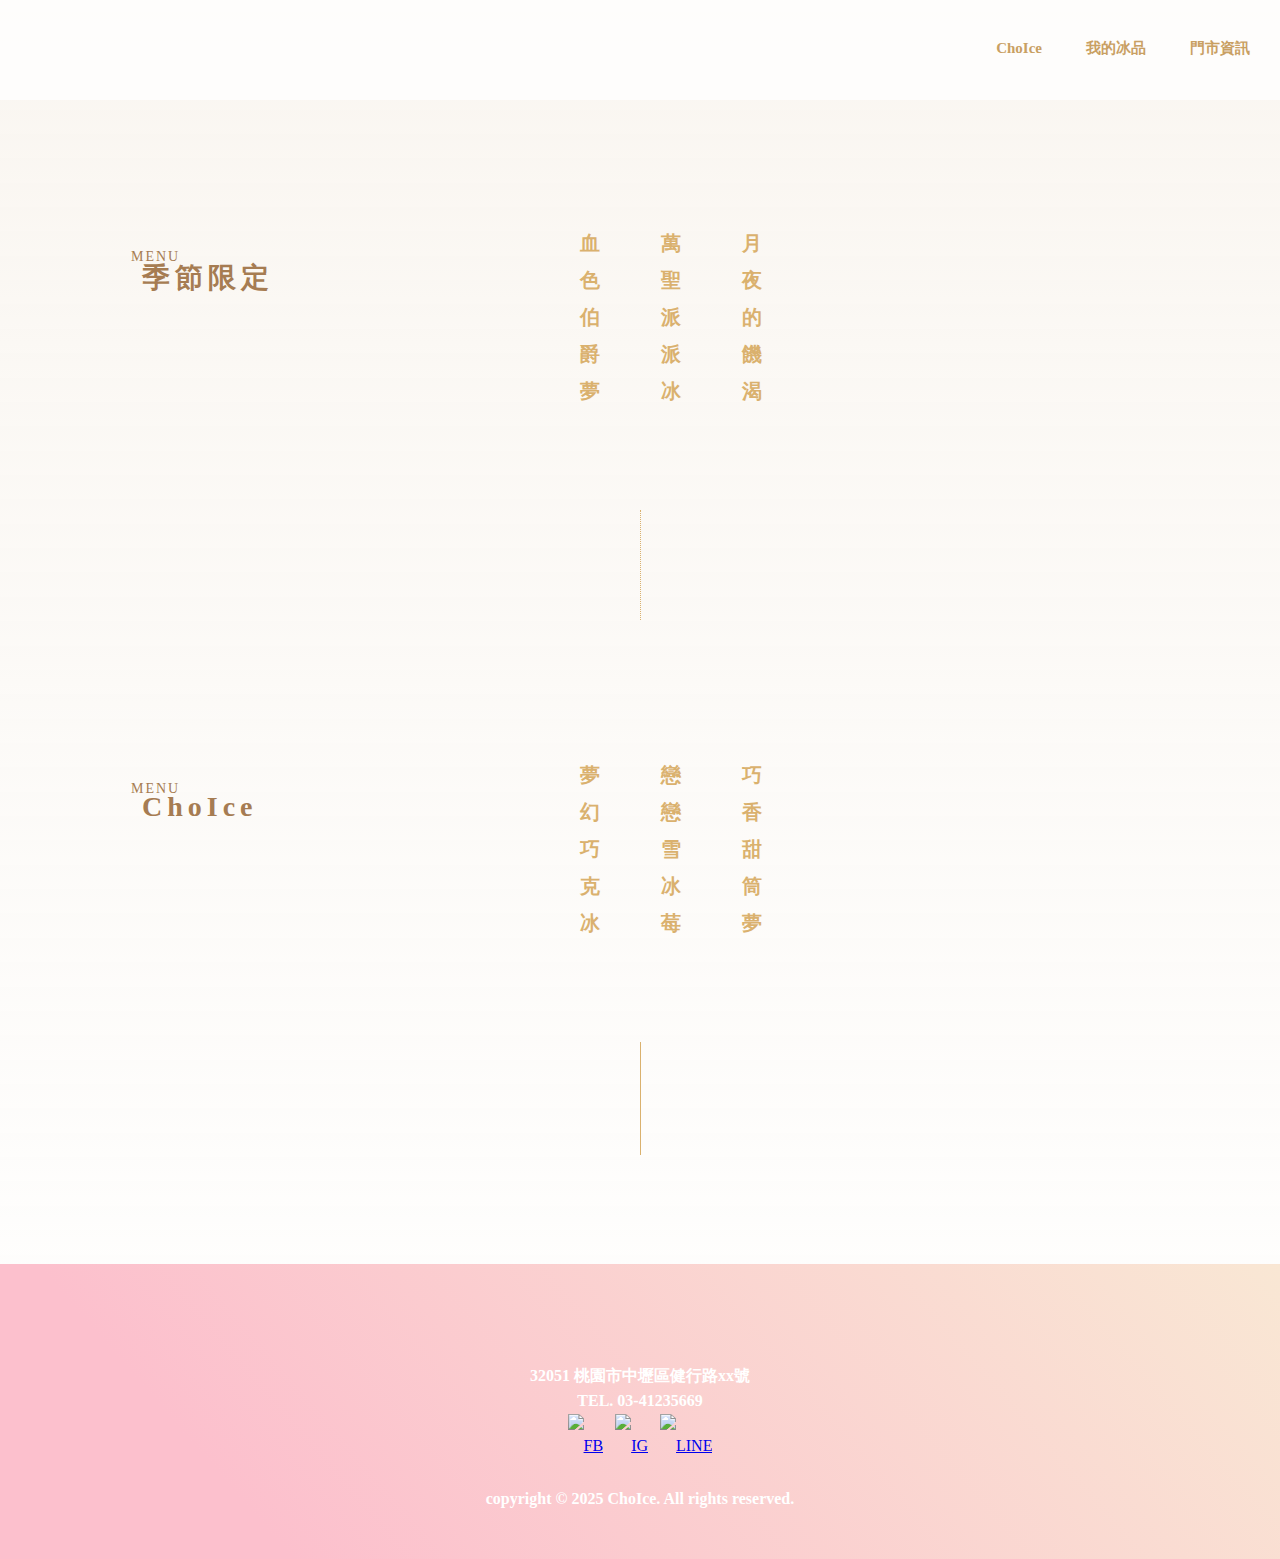
==== menu.html @ 10d2a078 "2024-11-21_1.0" ====
<!DOCTYPE html>
<html lang="en">

<head>
    <meta charset="UTF-8">
    <meta name="viewport" content="width=device-width, initial-scale=1.0">
    <meta http-equiv="X-UA-Compatible" content="ie=edge">
    <title>ChoIce冰選店</title>

    <link rel="shortcut icon" href="./images/title_logo.png" type="image/x-icon">
    <link rel="apple-touch-icon" href="./images/title_logo.png">
    <link rel="apple-touch-icon" sizes="76x76" href="./images/title_logo.png">
    <link rel="apple-touch-icon" sizes="120x120" href="./images/title_logo.png">
    <link rel="apple-touch-icon" sizes="152x152" href="./images/title_logo.png">


    <!-- 設定CSS外部連結檔案 -->
    <link rel="stylesheet" href="./css/choice_all.css">
    <!-- 添加燈箱效果CSS -->
    <link rel="stylesheet" href="./lightbox/css/lightbox.css">

    <style>
        /*標題 MENU*/

        .m-o {
            /* background-color: green;*/
            width: 90%;
            max-width: 976px;

            margin: auto;
            margin-top: 48px;
            padding-left: 10px;
            padding-right: 52px;

            /*padding: 0px;*/
        }

        .m-title {
            /*background-color: rgb(184, 184, 184);*/

            width: 100%;
            width: auto;
            margin: auto;
            height: 39px;

            margin: 11px 0;
            padding: 11px;


            position: relative;

        }

        .m-title .m-text {

            /*background-color: rgb(72, 16, 51);*/
            width: auto;


            position: absolute;
            top: 0;
            left: 0;


            color: #A67C52;
            font-size: 14px;
            line-height: 14pt;
            letter-spacing: 2px;


        }



        .m-title .title-p {
            /*background-color: rgb(184, 102, 51);*/

            position: absolute;
            /*left:0*/
            /*right:0*/
            /*bottom:0*/

            color: #A67C52;
            font-size: 28px;
            letter-spacing: 5px;
            font-weight: 600;
        }

        /*圖片 MENU*/
        .content {
            /* border: 1px solid red; */
            width: 95%;
            /*max-width: 861px;*/


            margin: auto;
            margin-left: 5%;


            /*padding: 0px;*/
            text-align: center;

        }

        .content .cp-box {
            /*background-color: bisque;*/
            display: inline-block;



            padding: 52px 50px 20px 27px;
            /*margin: 38px*/
            ;


            position: relative;


        }

        .cp-box{
            transition: all .5s;
        }

        .cp-box:hover{

            transform: scale(1.1, 1.1);
        }
        

        .content .cp-box img {


            /* 陰影位置 */
            /* box-shadow: X軸 Y軸 模糊度 顏色; */
            box-shadow: 0 4px 9px rgba(0, 0, 0, 0.493);



        }

        

        .content .cp-img1 img {
            width: 247px;

            border-radius: 21px;

        }
        

        .content .cp-img2 img {

            position: absolute;
            right: 0;
            bottom: 0;

            /*left:0*/
            /*right:0*/
            /*bottom:0*/

            border-radius: 0 18.5px 18.5px 18.5px;

            transform: scale(1.1, 1.1);

        }




        .title-text {

            /*background-color: rgb(184, 102, 51, 20%);*/
            width: auto;
            /*height: 37px;*/
            margin: auto;
            margin: 0 20px;
            /*padding: 0;*/

            position: absolute;
            right: 0;

            bottom: 0;

            color: #DAB16E;
            font-size: 20px;
            line-height: 37px;
            letter-spacing: 3px;
            font-weight: 600;


        }

        .content .cp-img2,
        .content .title-text:hover{


        }

        .v-line-2 {
            border-left: 1.5px dotted #DAB16E;
            height: 110px;
            left: 50%;
            position: absolute;


        }
    </style>
</head>

<body>

    <div class="wrap">
        <!-- 頁首區 -->
        <div class="header">
            <!-- <img src="./images/LOGO_off.png" alt=""> -->
            <!-- <img src="./images/LOGO_off.png" alt=""> -->

            <h1 class="logo">
                <a href="index.html"></a>
            </h1>

            <div class="link-bg">

            </div>

            <ul>
                <li>
                    <div class="shape-ex1">
                        <a href="index.html">ChoIce</a>

                    </div>
                    <div class="shape-ex1">
                        <a href="menu.html">我的冰品</a>

                    </div>
                    <div class="shape-ex1">
                        <a href="store.html">門市資訊</a>

                    </div>


                </li>

            </ul>


        </div>
        <!-- 內容區 menu -->
        <!-- 標題 menu -->

        <div class="m-o">
            <div class="m-title">

                <div class="title-p">
                    季節限定
                </div>
                <p class="m-text">
                    MENU
                </p>
            </div>
        </div>
        <!-- 圖片 menu -->
        <div class="content">

            <div class="cp-box">
                <div class="cp-img1">
                    <img src="./images/Pic1/lindsay2_12.png" alt="">
                </div>

                <div class="cp-img2">
                    <img src="./images/mene-cp-t.png" alt="">
                </div>

                <h3 class="title-text">血色伯爵夢</h3>

            </div>

            <div class="cp-box">
                <div class="cp-img1">
                    <img src="./images/Pic1/lindsay2_13.png" alt="">
                </div>

                <div class="cp-img2">
                    <img src="./images/mene-cp-t.png" alt="">
                </div>

                <h3 class="title-text">萬聖派派冰</h3>

            </div>

            <div class="cp-box">
                <div class="cp-img1">
                    <img src="./images/Pic1/lindsay2_18.png" alt="">
                </div>

                <div class="cp-img2">
                    <img src="./images/mene-cp-t.png" alt="">
                </div>

                <h3 class="title-text">月夜的饑渴</h3>

            </div>




        </div>

        <!-- 頁尾  垂直線 -->
        <div class="content2">
            <div class="v-line-2">
            </div>

        </div>


        <!-- 內容區2 menu -->
        <!-- 標題2 menu -->

        <div class="m-o">
            <div class="m-title">

                <div class="title-p">
                    ChoIce
                </div>
                <p class="m-text">
                    MENU
                </p>
            </div>
        </div>
        <!-- 圖片 menu -->
        <div class="content">

            <div class="cp-box">
                <div class="cp-img1">
                    <img src="./images/Pic1/lindsay2_5.png" alt="">
                </div>

                <div class="cp-img2">
                    <img src="./images/mene-cp-t.png" alt="">
                </div>

                <h3 class="title-text">夢幻巧克冰</h3>

            </div>

            <div class="cp-box">
                <div class="cp-img1">
                    <img src="./images/Pic1/lindsay2_7.png" alt="">
                </div>

                <div class="cp-img2">
                    <img src="./images/mene-cp-t.png" alt="">
                </div>

                <h3 class="title-text">戀戀雪冰莓</h3>

            </div>

            <div class="cp-box">
                <div class="cp-img1">
                    <img src="./images/Pic1/lindsay2_16.png" alt="">
                </div>

                <div class="cp-img2">
                    <img src="./images/mene-cp-t.png" alt="">
                </div>

                <h3 class="title-text">巧香甜筒夢</h3>

            </div>




        </div>

        <!-- 頁尾  垂直線 -->
        <div class="content2">
            <div class="v-line">
            </div>

        </div>

        <!-- 頁尾區 -->

        <div class="footer">
            <div class="fp">
                <img src="./images/footer_logo.png" alt="">
            </div>

            <p>32051 桃園市中壢區健行路xx號</p>
            <p>TEL. 03-41235669</p>

            <ul>
                <li><a href="#"><img src="./images/icon/facebook_icon2.png" alt="FB"></a></li>
                <li><a href="#"><img src="./images/icon/instagram_icon2.png" alt="IG"></a></li>
                <li><a href="#"><img src="./images/icon/line_icon2.png" alt="LINE"></a></li>
            </ul>

            <h4> copyright &copy; 2025 ChoIce. All rights reserved.</h4>


        </div>





    </div>







</body>

</html>
---- css/choice_all.css ----
* {
    margin: 0;
    padding: 0;
    font-family: '微軟正黑體'
}

    /* 整  體 */
    .wrap {
        width: 100vw;
        margin: auto;
        /* background-color: #000000; */
        /* background-color: rgb(248, 243, 236,75%); */
        background: linear-gradient(rgb(248, 243, 236,75%) , #FFF) center center;
        /* border: 1px solid red; */
    }

    /* 頁  首 */
    .header {
        /* background-color: #F8F3EB; */
        /* background-color: rgb(0, 0, 0); */
        /* position: relative; */
        /* width: 1200px; */
        height: 200px;
        
    }
    /* 頁  首 - LOGO */
    .header .logo{
        /* background-color: rgb(184, 102, 51); */
        position: absolute;
        top: 0;
        left: 0;    

    
    }


    .header h1 a{
        /* border: 1px solid red; */
        display: block;
        width: 180px;
        height: 180px;
        /* line-height: 180px; */

        background-image: url("../images/LOGO_off.png");
        /* 符合圖片 */
        background-size: cover;
        /* 動態 */
        transition: background-image .6s;



    }
        /* 頁  首 - LOGO觸碰 */
    .header h1 a:hover{
        background-image: url("../images/LOGO_on.png");

    }


    /* 頁  首 - 連結 */
    .link-bg{
        /* background-color: rgb(248, 243, 236,75%); */
        background-color: rgba(255, 255, 255, 0.75);
        width: 100%;
        height: 100px;
        /* position: absolute; */
        /* top: 0; */
        /* right: 0; */


    }
    .header ul {
        /* background-color: rgb(184, 102, 51); */
        margin-top: 13px;
        /* width: 100%; */
        list-style: none;
        /* margin-right: 30px; */
        position: absolute;
        /* float: right; */
        top: 0;
        right: 0;
    }
    .header ul li{
        /* display: inline; */
        height: 70px;
        margin-right: 10px;
        /* background-color: rgb(184, 102, 51); */
    }
    .header ul a {
        /* padding-bottom: 30px; */

        line-height: 30px;
        /* background-color: rgb(255, 255, 255); */
        color: #C9A063;
        text-decoration: none;
        text-align: center;
        font-size: 15px;
        font-weight: 600;

    }

    /* 文字底線效果 */
    .shape-ex1{
        /* background-color: rgb(169, 145, 253); */

        margin: 20px;
                /* line-height: 70px; */


        font-size: 15px;
        display: inline-block;
        vertical-align: middle;
        position: relative;
    }
    /* #FCC0CD */
    .shape-ex1:after{
        content: '';
        width: 0%;
        height: 1px;
        background-color: rgb(228, 181, 81);
        position: absolute;
        bottom: 0;
        left: 0;
        
        transition: all .3s linear;
    }
    .shape-ex1:hover::after{
        width: 100%;
    }
    .header ul a:hover{
        color: rgb(228, 181, 81);
        /* color: rgb(0, 0, 0); */

        transition: all .13s ease;
        font-weight: bolder ;


    }




    /* .header a{
        background-image: url("./images/LOGO_off.png");
        
    } */

    /* 頁尾  垂 直 線 */
    .content2 {
        margin-top: 100px;
        height: 222px;
    }

    .v-line {
        border-left: 1px solid #DAB16E;
        height: 113px;
        left: 50%;
        position: absolute;

    }



    

    /* 頁  尾 */
    .footer {
        /* background-color: #c4cfe4; */

        /* border: 1px solid rgb(245, 154, 154); */
        padding: 25px;
        width: 100;
        background: linear-gradient(49deg, #FCC0CD 19% , #F9E7D4 100% ) center center;
        color: #FFF;
        text-align: center;
        line-height: 2.6;


    }
    .footer .fp{
        /* display: block; */
        margin: 16px;
    }

    .footer p{
        font-weight: bold;
        font-size: 16px;
        line-height: 1.6;      
    }

    .footer ul img{
        width: 30px;
    }

    .footer ul li{
        display: inline;
        /* margin-left: 5px; */
        margin: 5px 4px;
        line-height: 4;
    }

    .footer h4{
        margin-bottom: 15px;
    }
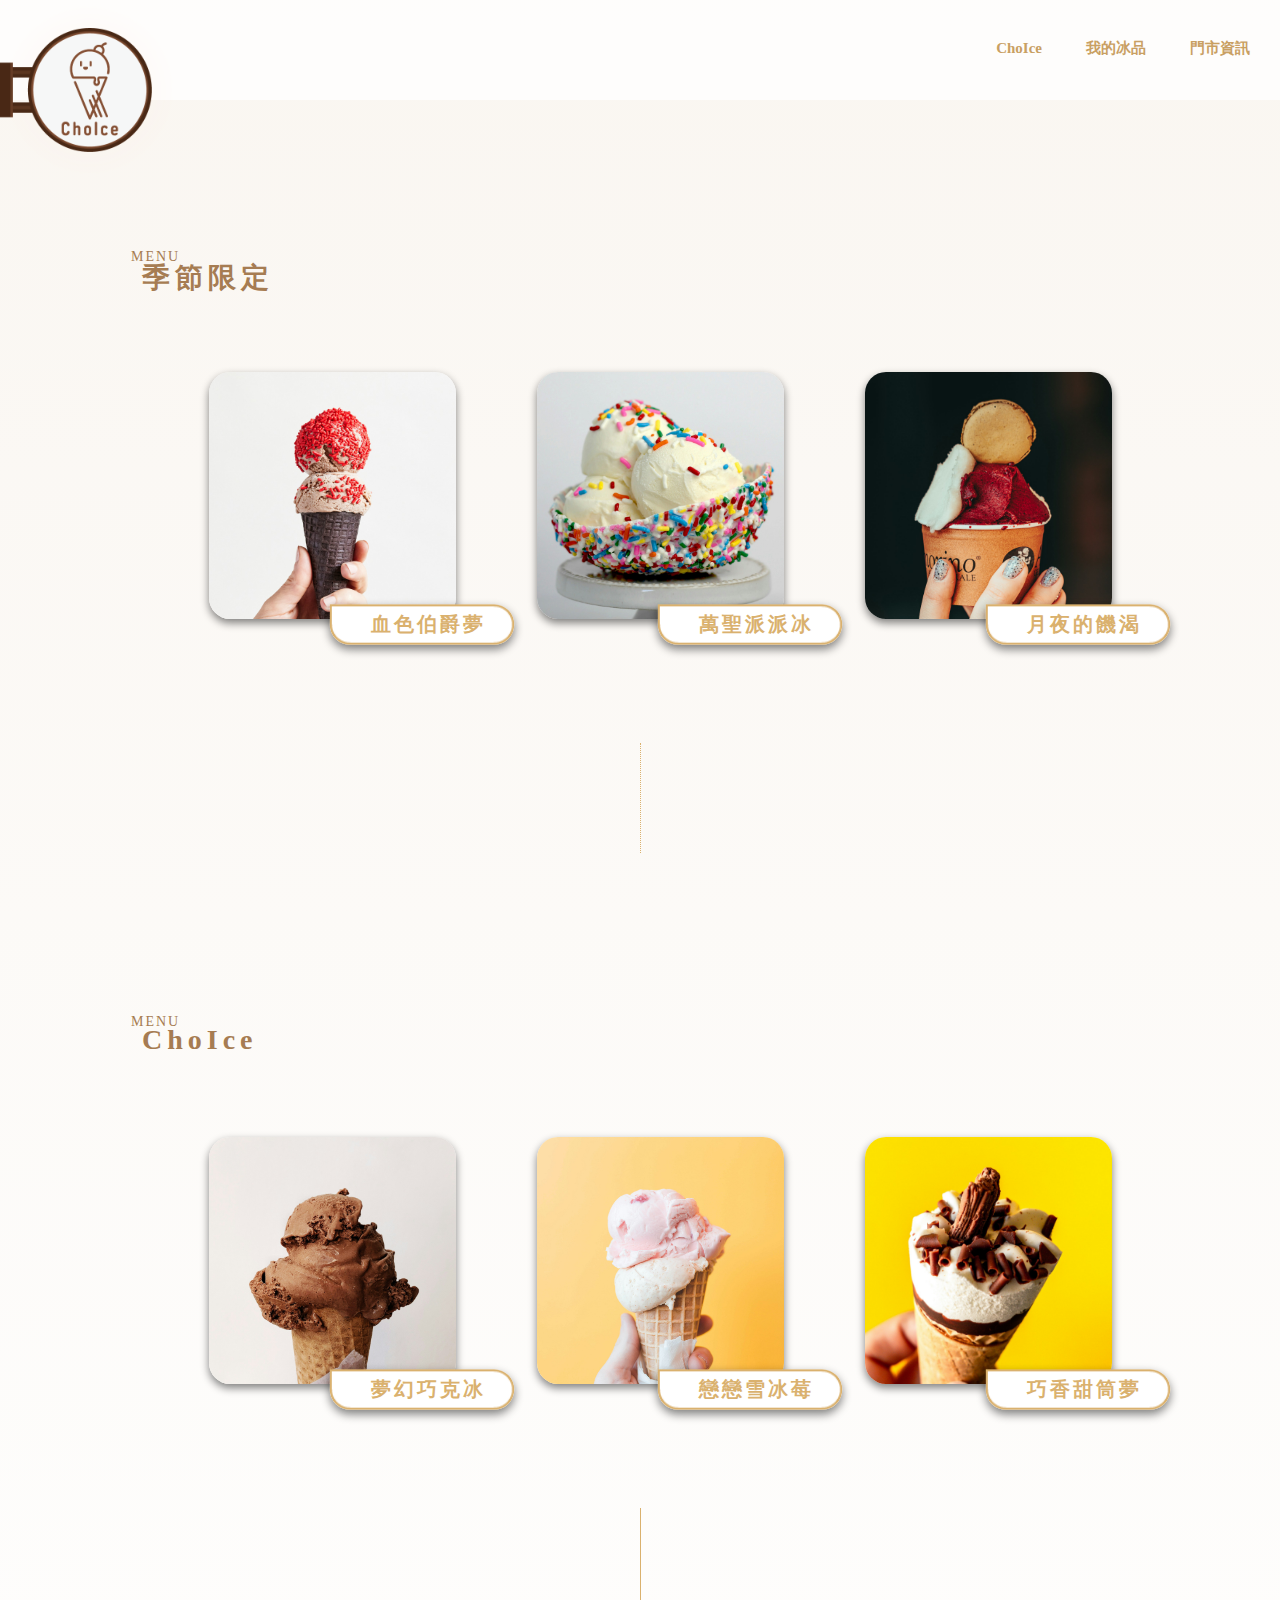
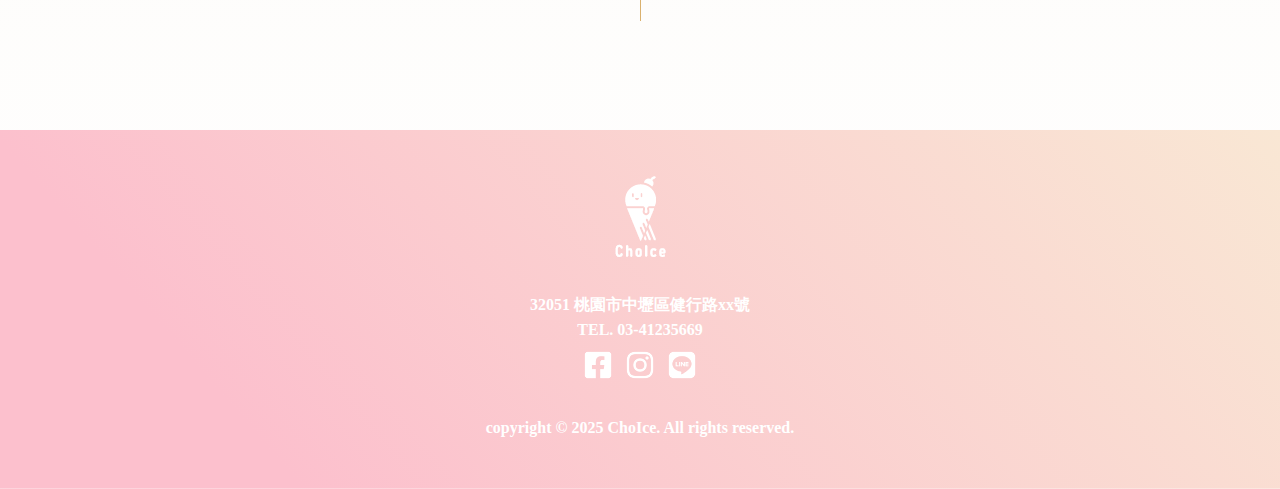
==== commit 0942feba: "2024-11-21_1.1" ====
--- a/menu.html
+++ b/menu.html
@@ -118,15 +118,15 @@
 
         }
 
-        .cp-box{
+        .cp-box {
             transition: all .5s;
         }
 
-        .cp-box:hover{
+        .cp-box:hover {
 
             transform: scale(1.1, 1.1);
         }
-        
+
 
         .content .cp-box img {
 
@@ -139,7 +139,7 @@
 
         }
 
-        
+
 
         .content .cp-img1 img {
             width: 247px;
@@ -147,7 +147,7 @@
             border-radius: 21px;
 
         }
-        
+
 
         .content .cp-img2 img {
 
@@ -165,7 +165,31 @@
 
         }
 
-
+        .content {
+            /* transition: all .5s; */
+
+        }
+
+        .content .cp-img2 img {
+            transition: all .5s;
+
+        }
+
+        .content .title-text {
+            transition: all .5s;
+        }
+
+        .content .cp-img2:hover img {
+
+            transform: scale(1.2, 1.2);
+
+        }
+
+        .content .cp-img2:hover h3 {
+
+            transform: scale(1.2, 1.2);
+
+        }
 
 
         .title-text {
@@ -191,11 +215,7 @@
 
         }
 
-        .content .cp-img2,
-        .content .title-text:hover{
-
-
-        }
+
 
         .v-line-2 {
             border-left: 1.5px dotted #DAB16E;
@@ -268,11 +288,18 @@
                     <img src="./images/Pic1/lindsay2_12.png" alt="">
                 </div>
 
-                <div class="cp-img2">
-                    <img src="./images/mene-cp-t.png" alt="">
-                </div>
-
-                <h3 class="title-text">血色伯爵夢</h3>
+                <!-- <div class="cp-img2">
+                    <img src="./images/mene-cp-t.png" alt="">
+                </div>
+
+                <h3 class="title-text">血色伯爵夢</h3> -->
+
+                <div class="cp-img2">
+                    <img src="./images/mene-cp-t.png" alt="">
+                    <h3 class="title-text">血色伯爵夢</h3>
+                </div>
+
+
 
             </div>
 
@@ -283,9 +310,9 @@
 
                 <div class="cp-img2">
                     <img src="./images/mene-cp-t.png" alt="">
-                </div>
-
-                <h3 class="title-text">萬聖派派冰</h3>
+                    <h3 class="title-text">萬聖派派冰</h3>
+                </div>
+
 
             </div>
 
@@ -296,9 +323,9 @@
 
                 <div class="cp-img2">
                     <img src="./images/mene-cp-t.png" alt="">
-                </div>
-
-                <h3 class="title-text">月夜的饑渴</h3>
+                    <h3 class="title-text">月夜的饑渴</h3>
+                </div>
+
 
             </div>
 
@@ -339,9 +366,9 @@
 
                 <div class="cp-img2">
                     <img src="./images/mene-cp-t.png" alt="">
-                </div>
-
-                <h3 class="title-text">夢幻巧克冰</h3>
+                    <h3 class="title-text">夢幻巧克冰</h3>
+                </div>
+
 
             </div>
 
@@ -352,9 +379,9 @@
 
                 <div class="cp-img2">
                     <img src="./images/mene-cp-t.png" alt="">
-                </div>
-
-                <h3 class="title-text">戀戀雪冰莓</h3>
+                    <h3 class="title-text">戀戀雪冰莓</h3>
+                </div>
+
 
             </div>
 
@@ -365,9 +392,9 @@
 
                 <div class="cp-img2">
                     <img src="./images/mene-cp-t.png" alt="">
-                </div>
-
-                <h3 class="title-text">巧香甜筒夢</h3>
+                    <h3 class="title-text">巧香甜筒夢</h3>
+                </div>
+
 
             </div>
 
--- a/css/choice_all.css
+++ b/css/choice_all.css
@@ -28,9 +28,7 @@
         /* background-color: rgb(184, 102, 51); */
         position: absolute;
         top: 0;
-        left: 0;    
-
-    
+        left: 0;
     }
 
 
